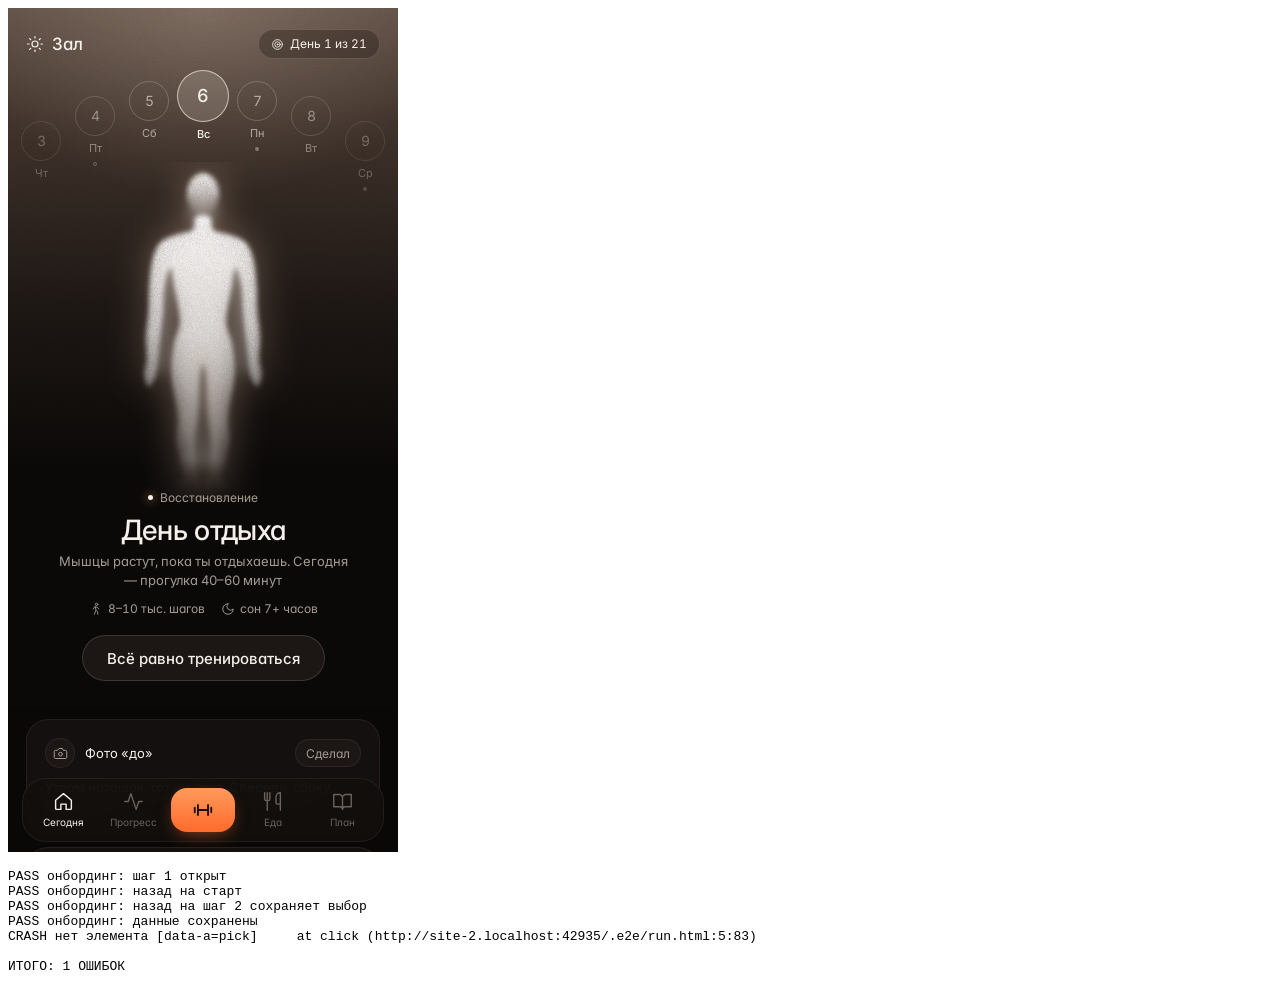
==== .e2e/run.html @ 2d3dfc77 "Зал · 21 день: программа тренировок и PWA Фуллбоди ×3 на 21 день с обоснованием (ПРОГРАММА.md), режи" ====
<!doctype html><meta charset="utf-8"><body><iframe id=f style="width:390px;height:844px;border:0"></iframe><pre id=out></pre><script>
var out=[],fails=0,w,d;function log(s){out.push(s);document.getElementById('out').textContent=out.join('\n')}
function ok(c,m){if(!c)fails++;log((c?'PASS ':'FAIL ')+m)}
var sl=function(ms){return new Promise(function(r){setTimeout(r,ms)})};
function q(s){return d.querySelector(s)} function click(s){var e=q(s);if(!e)throw new Error('нет элемента '+s);e.click()}
function St(){return JSON.parse(w.localStorage.getItem('zal2')||'{}')} function T(){return w.TODAY}
function L(){return St().log[T()]}
async function boot(){localStorage.clear();f.src='../index.html';await new Promise(function(r){f.onload=r});w=f.contentWindow;d=f.contentDocument;
 w.onerror=function(m,u,l){fails++;log('JS ERROR '+m+' @'+l)};w.confirm=function(){return true};await sl(200)}
(async function(){try{
 await boot();
 // 1 онбординг
 click('[data-a=ob][data-v="1"]');await sl(50);ok(q('#f_h'),'онбординг: шаг 1 открыт');
 click('.obtop [data-a=ob]');await sl(50);ok(!q('#f_h')&&q('[data-a=ob][data-v="1"]'),'онбординг: назад на старт');
 click('[data-a=ob][data-v="1"]');await sl(50);d.getElementById('f_h').value=182;click('[data-a=ob][data-v="2"]');await sl(50);
 click('[data-a=train][data-v="1,3,5"]');await sl(50);click('[data-a=ob][data-v="3"]');await sl(50);
 click('.obtop [data-a=ob]');await sl(50);ok(q('.opt.on'),'онбординг: назад на шаг 2 сохраняет выбор');
 click('[data-a=ob][data-v="3"]');await sl(50);click('.lnk[data-a=obdone]');await sl(80);
 var s=St();ok(s.onb===1&&s.prof.h===182&&String(s.train)==='1,3,5','онбординг: данные сохранены');
 // 2 выбор другой тренировки → B
 click('[data-a=pick]');await sl(80);ok(!q('#sheet').hidden,'выбор тренировки: окно открыто');
 click('#sheet [data-a=go][data-v=B]');await sl(150);ok(!q('#run').hidden&&w.R.day==='B'&&q('#sheet').hidden,'старт тренировки B из окна');
 ok(w.history.state&&w.history.state.r,'история браузера: тренировка записана');
 // 3 подход + отмена
 d.getElementById('f_kg').value=20;d.getElementById('f_reps').value=10;click('[data-a=set]');await sl(80);
 ok(L().ex.rdl.length===1&&w.R.phase==='rest','подход записан, идёт отдых');
 click('#toast [data-a=undo]');await sl(80);ok((!L().ex.rdl||!L().ex.rdl.length)&&w.R.phase==='work','«Отменить» удаляет подход и возвращает к нему');
 // 4 запись + исправление во время отдыха
 d.getElementById('f_kg').value=20;d.getElementById('f_reps').value=10;click('[data-a=set]');await sl(80);
 click('.lnk[data-a=eset]');await sl(80);d.getElementById('f_erp').value=7;click('[data-a=saveset]');await sl(150);
 ok(L().ex.rdl[0][1]===7&&w.R.phase==='rest','исправление подхода во время отдыха, таймер не сбит');
 click('.foot [data-a=restdone]');await sl(80);
 // 5 удаление подхода через чип
 click('.done-row [data-a=eset]');await sl(80);click('[data-a=delset]');await sl(150);ok(!L().ex.rdl,'удаление подхода через чип');
 // 6 пропуск + отмена
 click('.foot [data-a=skip]');await sl(80);ok(L().skip.indexOf('rdl')>=0&&q('.ex-cap h2').textContent!=='Румынская тяга с гантелями','упражнение пропущено');
 click('#toast [data-a=undo]');await sl(80);ok(L().skip.indexOf('rdl')<0&&q('.ex-cap h2').textContent==='Румынская тяга с гантелями','отмена пропуска');
 // 7 смена дня (подходов нет)
 click('[data-a=exlist]');await sl(80);click('#sheet [data-a=swap][data-v=C]');await sl(150);ok(w.R.day==='C'&&L().day==='C'&&q('#sheet').hidden,'смена тренировки на C');
 // 8 отмена тренировки + undo
 d.getElementById('f_kg').value=60;d.getElementById('f_reps').value=10;click('[data-a=set]');await sl(80);
 click('[data-a=exlist]');await sl(80);click('#sheet [data-a=cancelw]');await sl(200);
 ok(!L()&&q('#run').hidden,'тренировка отменена и закрыта');
 click('#toast [data-a=undo]');await sl(100);ok(L()&&L().ex.hack.length===1,'отмена отмены: подходы вернулись');
 ok(q('.cap [data-a=go]')&&/Продолжить/.test(q('.cap [data-a=go]').textContent),'на главной — «Продолжить»');
 // 9 до конца, затем «вернуться», снова закончить
 click('.cap [data-a=go]');await sl(150);var n=0;
 while(n++<80){if(q('#run [data-a=set]')){var k=d.getElementById('f_kg');if(k&&!k.value)k.value=10;click('#run [data-a=set]')}else if(q('#run .foot [data-a=restdone]'))click('#run .foot [data-a=restdone]');else if(q('#run [data-a=cstart]'))click('#run [data-a=cstart]');else if(q('#run .foot [data-a=cardio][data-v="1"]'))click('#run .foot [data-a=cardio][data-v="1"]');else break;await sl(25)}
 ok(L().done===true&&L().cardio===true&&w.R.phase==='sum','тренировка завершена до конца');
 click('#run [data-a=reopen]');await sl(100);ok(L().done===false&&w.R.phase!=='sum','«Вернуться к тренировке» снимает завершение');
 click('[data-a=exlist]');await sl(80);click('#sheet [data-a=cardio][data-v="0"]');await sl(150);ok(L().done===true,'закончить сейчас из меню');
 click('#run [data-a=exit]');await sl(200);ok(q('#run').hidden&&!w.R,'выход из итога');
 // 10 история: правка и удаление
 click('[data-t=prog]');await sl(80);click('[data-a=hist]');await sl(80);ok(q('#sheet .hx'),'история: тренировка открыта');
 click('#sheet .hx [data-a=eset]');await sl(80);d.getElementById('f_ekg').value=65;click('[data-a=saveset]');await sl(120);
 ok(q('#sheet .hx')&&L().ex.hack[0][0]===65,'история: подход исправлен, окно истории вернулось');
 click('#sheet [data-a=delw]');await sl(150);ok(!L(),'история: тренировка удалена');
 click('#toast [data-a=undo]');await sl(100);ok(L()&&L().done,'история: удаление отменено');
 // 11 замеры
 click('[data-a=weigh]');await sl(80);d.getElementById('f_bw').value=103.2;click('[data-a=saveW]');await sl(150);
 ok(St().body[T()].w===103.2,'замер записан');
 click('[data-a=wlist]');await sl(80);click('#sheet [data-a=delbody]');await sl(120);ok(!St().body[T()]&&q('#sheet .t2'),'замер удалён из списка');
 click('#toast [data-a=undo]');await sl(100);ok(St().body[T()]&&St().body[T()].w===103.2,'удаление замера отменено');
 // 12 системная «Назад»
 click('[data-a=weigh]');await sl(80);w.history.back();await sl(200);ok(q('#sheet').hidden,'«Назад» закрывает окно');
 click('[data-t=home]');await sl(50);
 w.S.log[T()].done=false;w.save();w.render();click('.cap [data-a=go]');await sl(150);ok(!q('#run').hidden,'тренировка открыта снова');
 click('[data-a=exlist]');await sl(80);w.history.back();await sl(200);ok(q('#sheet').hidden&&!q('#run').hidden,'«Назад» закрывает меню, тренировка остаётся');
 w.history.back();await sl(200);ok(q('#run').hidden&&!w.R,'«Назад» закрывает тренировку');
 // 13 фото
 w.S.photo1=false;w.save();w.render();if(q('[data-a=photo]')){click('[data-a=photo]');await sl(80);ok(St().photo1===true,'фото отмечено');click('#toast [data-a=undo]');await sl(100);ok(!St().photo1,'отметка фото отменена')}else log('SKIP фото (не день 1)');
 // 14 привычки — повторное нажатие снимает
 click('[data-a=hab][data-v=p]');await sl(50);click('[data-a=hab][data-v=p]');await sl(50);ok(!St().hab[T()].p,'привычка снимается повторным нажатием');
}catch(e){fails++;log('CRASH '+e.message+' '+(e.stack||'').split('\n')[1])}
log('\nИТОГО: '+(fails?fails+' ОШИБОК':'ВСЁ ПРОШЛО'));document.title='DONE'})();
</script>
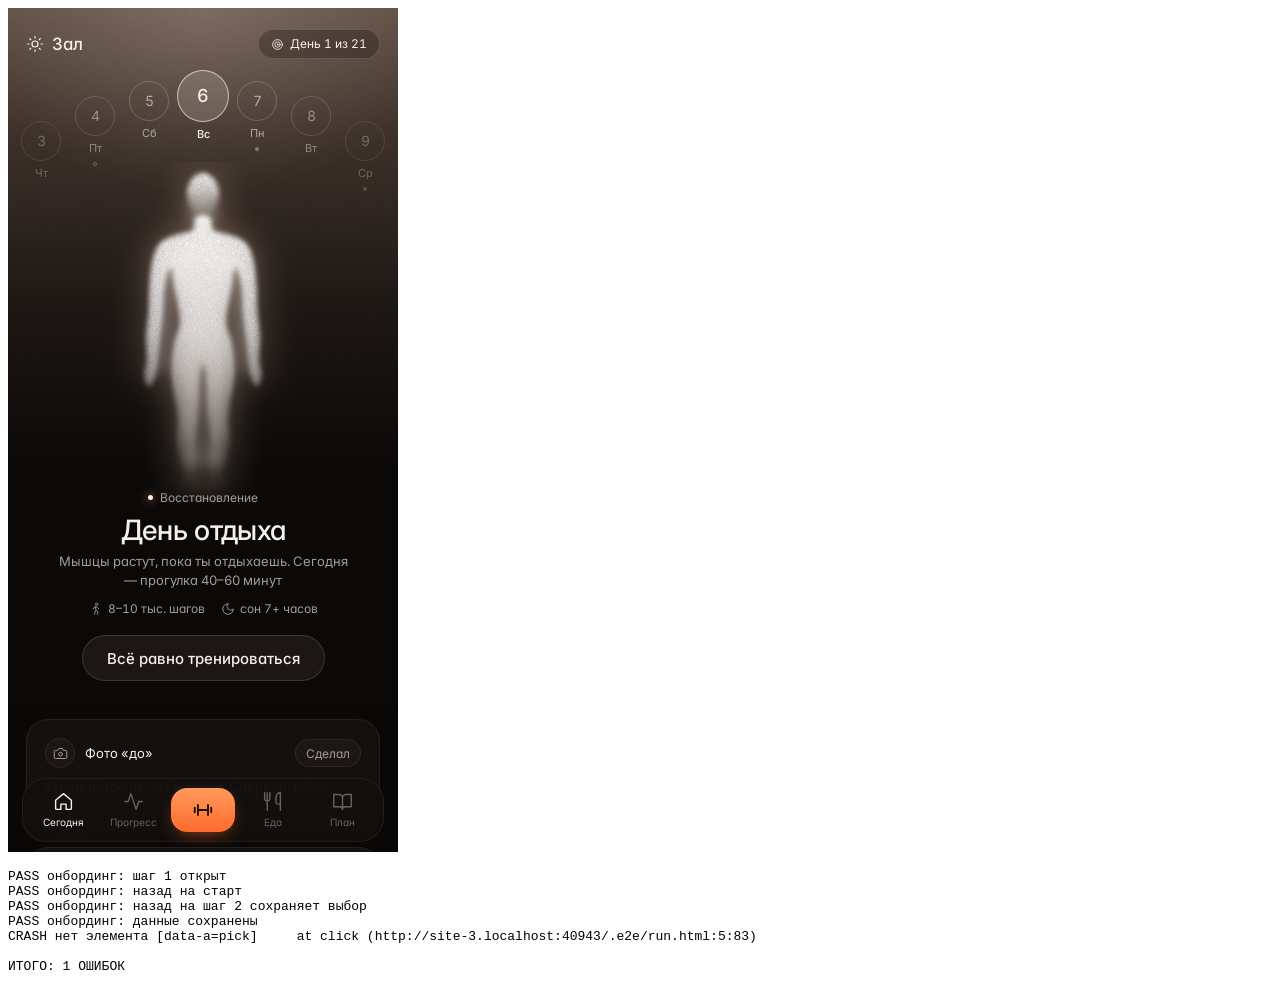
==== commit d03f2da4: "Листаемые даты, таймер переживает выгрузку, напоминания в Календаре - даты на главной листаются свай" ====
--- a/.e2e/run.html
+++ b/.e2e/run.html
@@ -71,6 +71,37 @@
  w.S.photo1=false;w.save();w.render();if(q('[data-a=photo]')){click('[data-a=photo]');await sl(80);ok(St().photo1===true,'фото отмечено');click('#toast [data-a=undo]');await sl(100);ok(!St().photo1,'отметка фото отменена')}else log('SKIP фото (не день 1)');
  // 14 привычки — повторное нажатие снимает
  click('[data-a=hab][data-v=p]');await sl(50);click('[data-a=hab][data-v=p]');await sl(50);ok(!St().hab[T()].p,'привычка снимается повторным нажатием');
+ // 15 даты: нажатие, свайп, прошлое/будущее, «К сегодня»
+ click('[data-t=home]');await sl(80);
+ var fut=w.addDays(T(),2);click('.dt[data-v="'+fut+'"]');await sl(80);
+ ok(w.sel===fut&&/Запланировано|День отдыха/.test(q('.cap').textContent),'дата в будущем: план или отдых');
+ click('.chip[data-a=sel]');await sl(80);ok(w.sel===T()&&!q('.chip[data-a=sel]'),'«К сегодня» возвращает');
+ var dd=q('.dates'),r=dd.getBoundingClientRect(),y=r.top+40;
+ function pe(t,x){dd.dispatchEvent(new w.PointerEvent(t,{clientX:x,clientY:y,bubbles:true,pointerId:1}))}
+ pe('pointerdown',200);pe('pointermove',90);pe('pointerup',90);await sl(80);
+ ok(w.sel===w.addDays(T(),2),'свайп влево на 2 дня вперёд');await sl(400);
+ w.S.log[w.addDays(T(),-1)]={day:'A',done:true,ex:{legPress:[[100,10]]}};w.save();
+ click('.chip[data-a=sel]');await sl(50);click('.dt[data-v="'+w.addDays(T(),-1)+'"]');await sl(80);
+ ok(/Сделано/.test(q('.cap').textContent)&&q('.cap [data-a=hist]'),'прошлый день: сделано + «Открыть и исправить»');
+ delete w.S.log[w.addDays(T(),-1)];w.save();click('.chip[data-a=sel]');await sl(50);
+ // 16 таймер переживает перезагрузку
+ delete w.S.log[T()];w.save();w.render();click('.cap [data-a=go]');await sl(150);
+ d.getElementById('f_kg').value=50;d.getElementById('f_reps').value=10;click('[data-a=set]');await sl(80);
+ var end=St().rt&&St().rt.end;ok(end&&St().rt.ph==='rest','отдых сохранён в данных');
+ f.contentWindow.location.reload();await new Promise(function(r){f.onload=r});w=f.contentWindow;d=f.contentDocument;w.onerror=function(m,u,l){fails++;log('JS ERROR '+m+' @'+l)};await sl(300);
+ ok(!q('#run').hidden&&w.R&&w.R.phase==='rest'&&w.R.end===end,'после перезагрузки — снова отдых с тем же окончанием');
+ click('.foot [data-a=restdone]');await sl(80);ok(!St().rt&&w.R.phase==='work','«Дальше» убирает сохранённый таймер');
+ w.history.back();await sl(200);
+ // 17 календарь
+ var got=null;w.URL.createObjectURL=function(b){got=b;return 'blob:x'};
+ click('[data-t=plan]');await sl(80);click('[data-a=ics]');await sl(150);
+ var txt=got?await got.text():'';var nEv=(txt.match(/BEGIN:VEVENT/g)||[]).length;
+ ok(nEv>=8&&txt.indexOf('TRIGGER:-PT30M')>0&&txt.indexOf('T180000')>0,'календарь: '+nEv+' тренировок с напоминанием');
+ // 18 таймер iPhone
+ click('[data-a=sc]');await sl(80);ok(St().sc&&q('#sheet ol'),'таймер iPhone включён, инструкция открыта');
+ click('#sheet [data-a=close]');await sl(150);click('[data-t=home]');await sl(50);click('.cap [data-a=go]');await sl(150);
+ d.getElementById('f_reps').value=10;click('[data-a=set]');await sl(80);
+ var sl2=q('a.chip[href^="shortcuts://run-shortcut"]');ok(sl2&&/text=\d+/.test(sl2.getAttribute('href')),'на отдыхе есть кнопка «Таймер iPhone»');
 }catch(e){fails++;log('CRASH '+e.message+' '+(e.stack||'').split('\n')[1])}
 log('\nИТОГО: '+(fails?fails+' ОШИБОК':'ВСЁ ПРОШЛО'));document.title='DONE'})();
 </script>
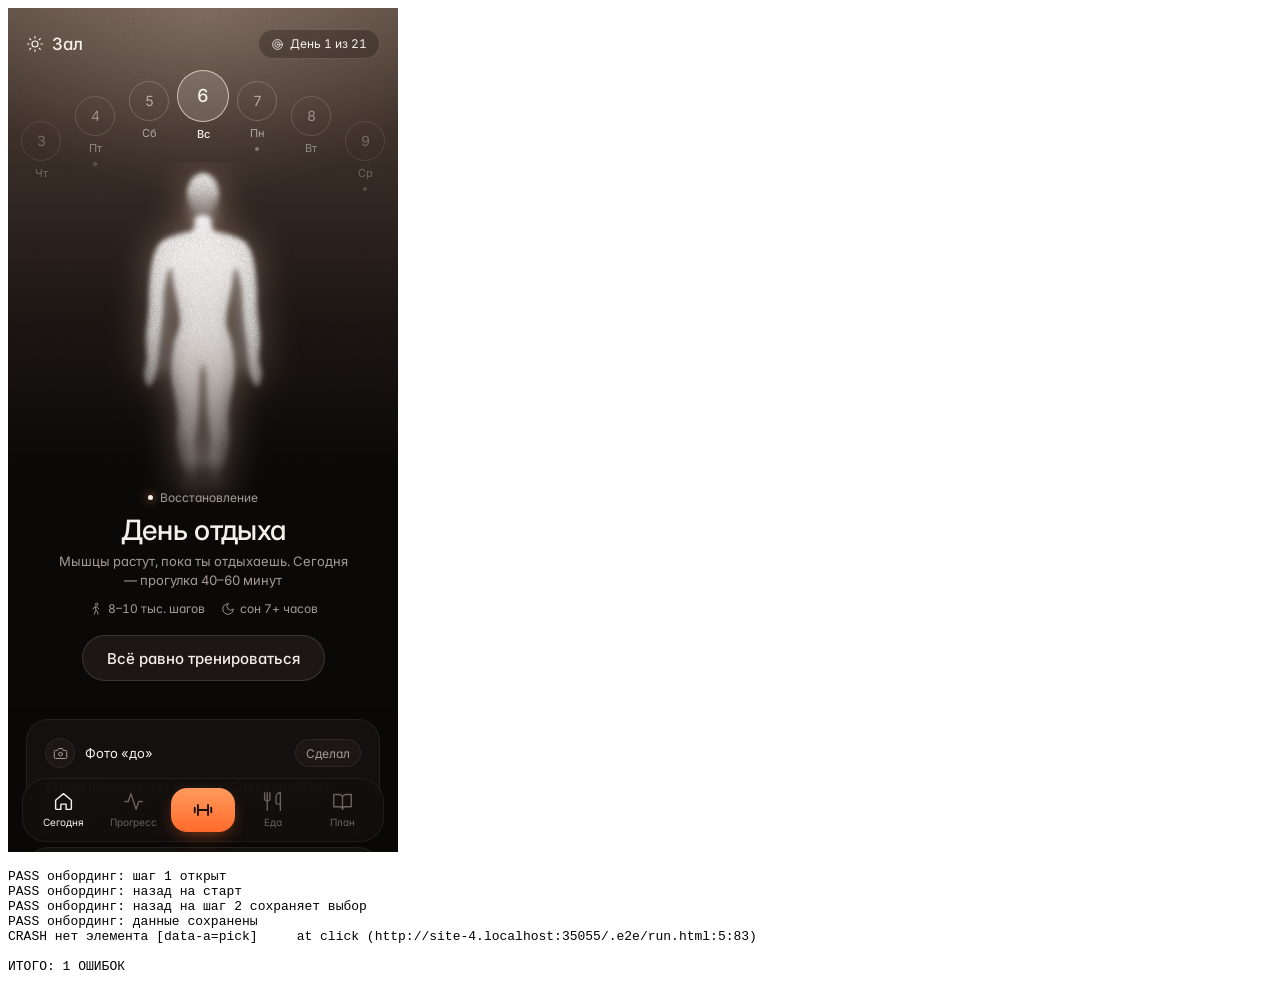
==== commit e60d82fb: "Ноги отдельным днём, протокол отказа, уведомления через ntfy - новый сплит: A — ноги (Пн), B — грудь" ====
--- a/.e2e/run.html
+++ b/.e2e/run.html
@@ -23,25 +23,25 @@
  ok(w.history.state&&w.history.state.r,'история браузера: тренировка записана');
  // 3 подход + отмена
  d.getElementById('f_kg').value=20;d.getElementById('f_reps').value=10;click('[data-a=set]');await sl(80);
- ok(L().ex.rdl.length===1&&w.R.phase==='rest','подход записан, идёт отдых');
- click('#toast [data-a=undo]');await sl(80);ok((!L().ex.rdl||!L().ex.rdl.length)&&w.R.phase==='work','«Отменить» удаляет подход и возвращает к нему');
+ ok(L().ex.inclineDB.length===1&&w.R.phase==='rest','подход записан, идёт отдых');
+ click('#toast [data-a=undo]');await sl(80);ok((!L().ex.inclineDB||!L().ex.inclineDB.length)&&w.R.phase==='work','«Отменить» удаляет подход и возвращает к нему');
  // 4 запись + исправление во время отдыха
  d.getElementById('f_kg').value=20;d.getElementById('f_reps').value=10;click('[data-a=set]');await sl(80);
  click('.lnk[data-a=eset]');await sl(80);d.getElementById('f_erp').value=7;click('[data-a=saveset]');await sl(150);
- ok(L().ex.rdl[0][1]===7&&w.R.phase==='rest','исправление подхода во время отдыха, таймер не сбит');
+ ok(L().ex.inclineDB[0][1]===7&&w.R.phase==='rest','исправление подхода во время отдыха, таймер не сбит');
  click('.foot [data-a=restdone]');await sl(80);
  // 5 удаление подхода через чип
- click('.done-row [data-a=eset]');await sl(80);click('[data-a=delset]');await sl(150);ok(!L().ex.rdl,'удаление подхода через чип');
+ click('.done-row [data-a=eset]');await sl(80);click('[data-a=delset]');await sl(150);ok(!L().ex.inclineDB,'удаление подхода через чип');
  // 6 пропуск + отмена
- click('.foot [data-a=skip]');await sl(80);ok(L().skip.indexOf('rdl')>=0&&q('.ex-cap h2').textContent!=='Румынская тяга с гантелями','упражнение пропущено');
- click('#toast [data-a=undo]');await sl(80);ok(L().skip.indexOf('rdl')<0&&q('.ex-cap h2').textContent==='Румынская тяга с гантелями','отмена пропуска');
+ click('.foot [data-a=skip]');await sl(80);ok(L().skip.indexOf('inclineDB')>=0&&q('.ex-cap h2').textContent!=='Жим гантелей на наклонной 30°','упражнение пропущено');
+ click('#toast [data-a=undo]');await sl(80);ok(L().skip.indexOf('inclineDB')<0&&q('.ex-cap h2').textContent==='Жим гантелей на наклонной 30°','отмена пропуска');
  // 7 смена дня (подходов нет)
  click('[data-a=exlist]');await sl(80);click('#sheet [data-a=swap][data-v=C]');await sl(150);ok(w.R.day==='C'&&L().day==='C'&&q('#sheet').hidden,'смена тренировки на C');
  // 8 отмена тренировки + undo
  d.getElementById('f_kg').value=60;d.getElementById('f_reps').value=10;click('[data-a=set]');await sl(80);
  click('[data-a=exlist]');await sl(80);click('#sheet [data-a=cancelw]');await sl(200);
  ok(!L()&&q('#run').hidden,'тренировка отменена и закрыта');
- click('#toast [data-a=undo]');await sl(100);ok(L()&&L().ex.hack.length===1,'отмена отмены: подходы вернулись');
+ click('#toast [data-a=undo]');await sl(100);ok(L()&&L().ex.dbBench.length===1,'отмена отмены: подходы вернулись');
  ok(q('.cap [data-a=go]')&&/Продолжить/.test(q('.cap [data-a=go]').textContent),'на главной — «Продолжить»');
  // 9 до конца, затем «вернуться», снова закончить
  click('.cap [data-a=go]');await sl(150);var n=0;
@@ -53,7 +53,7 @@
  // 10 история: правка и удаление
  click('[data-t=prog]');await sl(80);click('[data-a=hist]');await sl(80);ok(q('#sheet .hx'),'история: тренировка открыта');
  click('#sheet .hx [data-a=eset]');await sl(80);d.getElementById('f_ekg').value=65;click('[data-a=saveset]');await sl(120);
- ok(q('#sheet .hx')&&L().ex.hack[0][0]===65,'история: подход исправлен, окно истории вернулось');
+ ok(q('#sheet .hx')&&L().ex.dbBench[0][0]===65,'история: подход исправлен, окно истории вернулось');
  click('#sheet [data-a=delw]');await sl(150);ok(!L(),'история: тренировка удалена');
  click('#toast [data-a=undo]');await sl(100);ok(L()&&L().done,'история: удаление отменено');
  // 11 замеры
@@ -97,11 +97,24 @@
  click('[data-t=plan]');await sl(80);click('[data-a=ics]');await sl(150);
  var txt=got?await got.text():'';var nEv=(txt.match(/BEGIN:VEVENT/g)||[]).length;
  ok(nEv>=8&&txt.indexOf('TRIGGER:-PT30M')>0&&txt.indexOf('T180000')>0,'календарь: '+nEv+' тренировок с напоминанием');
- // 18 таймер iPhone
- click('[data-a=sc]');await sl(80);ok(St().sc&&q('#sheet ol'),'таймер iPhone включён, инструкция открыта');
- click('#sheet [data-a=close]');await sl(150);click('[data-t=home]');await sl(50);click('.cap [data-a=go]');await sl(150);
+ // 18 уведомления ntfy (сеть перехвачена — ничего не отправляем)
+ var calls=[];w.fetch=function(u,o){calls.push([(o&&o.method)||'GET',u]);return Promise.resolve({})};
+ click('[data-a=nt]');await sl(100);ok(/^zal21-[0-9a-f]{18}$/.test(St().nt)&&q('#sheet .sets'),'уведомления: создан случайный канал, инструкция открыта');
+ click('#sheet [data-a=nttest]');await sl(50);ok(calls.some(function(c){return c[0]==='POST'&&/\/test-\d+\?/.test(c[1])&&/delay=10s/.test(c[1])}),'кнопка «Проверить» шлёт уведомление через 10 с');
+ w.history.back();await sl(200);click('[data-t=home]');await sl(50);click('.cap [data-a=go]');await sl(150);
  d.getElementById('f_reps').value=10;click('[data-a=set]');await sl(80);
- var sl2=q('a.chip[href^="shortcuts://run-shortcut"]');ok(sl2&&/text=\d+/.test(sl2.getAttribute('href')),'на отдыхе есть кнопка «Таймер iPhone»');
+ var n0=calls.length;w.ntfyRest();await sl(30);var c=calls[calls.length-1];
+ ok(calls.length===n0+1&&/\/t\d+\?/.test(c[1])&&/delay=\d+s/.test(c[1])&&c[1].indexOf(encodeURIComponent('Дальше'))>0,'свернул на отдыхе — уведомление на конец отдыха');
+ w.ntfyRest();await sl(30);ok(calls.length===n0+1,'повторно не дублируется');
+ ok(!q('a[href^="shortcuts://"]')&&/заблокировать телефон/.test(q('#run').textContent),'подсказка «можно заблокировать телефон»');
+ // 19 отказ: неделя 2, день B — база без отказа, тяга блока — отказ в последнем
+ w.S.start=w.addDays(T(),-8);w.save();click('#run [data-a=exit]');await sl(200);
+ delete w.S.log[T()];w.save();w.render();click('[data-a=pick]');await sl(80);click('#sheet [data-a=go][data-v=B]');await sl(150);
+ var seen={};for(var g=0;g<6;g++){var nm=q('.ex-cap h2').textContent,ey=q('.ex-cap .eyebrow').textContent;seen[nm+'|'+ey]=!!q('.ex-cap .fail');
+  var kk=d.getElementById('f_kg');if(kk&&!kk.value)kk.value=30;click('#run [data-a=set]');await sl(60);if(q('.foot [data-a=restdone]')){click('.foot [data-a=restdone]');await sl(60)}}
+ ok(seen['Жим гантелей на наклонной 30°|Подход 3 из 3']===false,'жим на наклонной: последний подход без отказа');
+ ok(seen['Тяга горизонтального блока|Подход 3 из 3 · до отказа']===true,'тяга блока: последний подход — до отказа');
+ ok(seen['Тяга горизонтального блока|Подход 1 из 3']===false,'первые подходы — не до отказа');
 }catch(e){fails++;log('CRASH '+e.message+' '+(e.stack||'').split('\n')[1])}
 log('\nИТОГО: '+(fails?fails+' ОШИБОК':'ВСЁ ПРОШЛО'));document.title='DONE'})();
 </script>
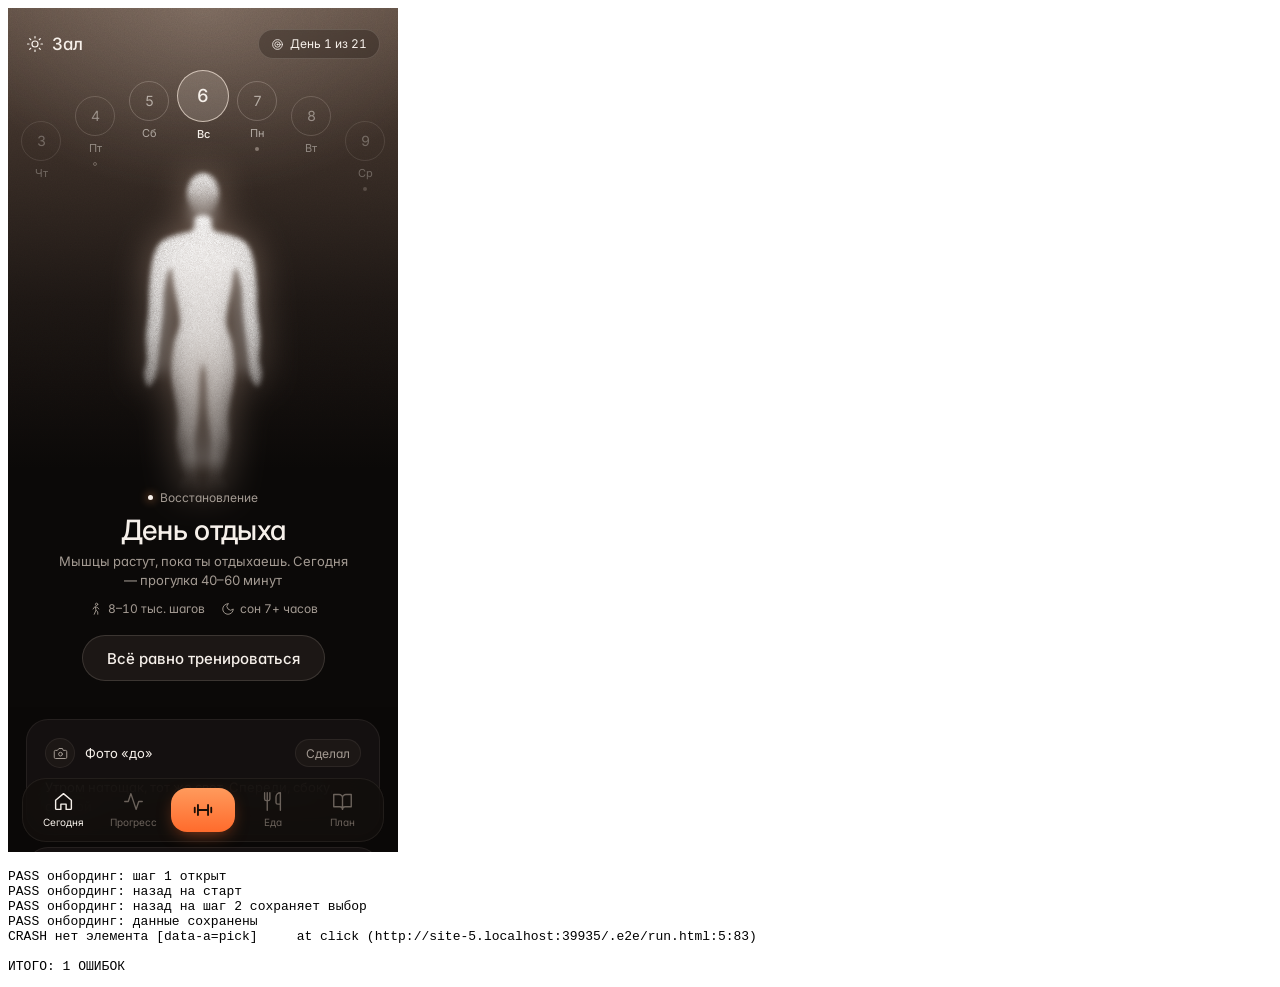
==== commit be799c80: "Трекер сна: «Ложусь спать» / «Проснулся», длительность и режим - ночная шапка на главной, пока спишь" ====
--- a/.e2e/run.html
+++ b/.e2e/run.html
@@ -115,6 +115,24 @@
  ok(seen['Жим гантелей на наклонной 30°|Подход 3 из 3']===false,'жим на наклонной: последний подход без отказа');
  ok(seen['Тяга горизонтального блока|Подход 3 из 3 · до отказа']===true,'тяга блока: последний подход — до отказа');
  ok(seen['Тяга горизонтального блока|Подход 1 из 3']===false,'первые подходы — не до отказа');
+ // 20 сон
+ click('#run [data-a=exit]');await sl(200);click('[data-t=home]');await sl(50);
+ click('[data-a=sleep]');await sl(80);ok(St().sl.cur&&q('.sky.night [data-a=wake]')&&q('#slt'),'«Ложусь спать»: ночная шапка с таймером и «Проснулся»');
+ w.S.sl.cur=Date.now()-450*6e4;w.save();w.render();click('[data-a=wake]');await sl(80);
+ var nk=Object.keys(St().sl.n),night=St().sl.n[T()];
+ ok(night&&Math.round((night[1]-night[0])/6e4)===450&&!St().sl.cur,'«Проснулся»: записано 7 ч 30 мин');
+ ok(St().hab[T()]&&St().hab[T()].z===true,'7+ часов — галочка «Сон 7+» сама');
+ click('#toast [data-a=undo]');await sl(80);ok(!St().sl.n[T()]&&St().sl.cur,'«Отменить» возвращает в «спишь»');
+ click('[data-a=wake]');await sl(80);
+ click('.card.sleep [data-a=slist]');await sl(80);click('#sheet [data-a=sedit]');await sl(80);
+ var inp=d.getElementById('ss');inp.value=w.dtl(Date.parse(inp.value)-3600e3);click('[data-a=ssave]');await sl(120);
+ night=St().sl.n[T()];ok(Math.round((night[1]-night[0])/6e4)===510,'правка: лёг на час раньше — 8 ч 30 мин');
+ click('#sheet [data-a=sedit]');await sl(80);d.getElementById('se').value=d.getElementById('ss').value;click('[data-a=ssave]');await sl(80);
+ ok(Math.round((St().sl.n[T()][1]-St().sl.n[T()][0])/6e4)===510&&/позже/.test(q('#toast').textContent),'«встал» раньше «лёг» — не сохраняет, объясняет');
+ click('[data-a=sdel]');await sl(120);ok(!St().sl.n[T()],'ночь удалена');click('#toast [data-a=undo]');await sl(80);ok(St().sl.n[T()],'удаление ночи отменено');
+ w.history.back();await sl(200);
+ click('[data-a=sleep]');await sl(50);click('[data-a=wake]');await sl(80);ok(!St().sl.cur&&/20 минут/.test(q('#toast').textContent),'меньше 20 минут — не пишет');
+ click('[data-t=prog]');await sl(80);ok(/Сон за 7 ночей/.test(d.body.textContent)&&/недосып/.test(d.body.textContent),'прогресс: карточка сна');
 }catch(e){fails++;log('CRASH '+e.message+' '+(e.stack||'').split('\n')[1])}
 log('\nИТОГО: '+(fails?fails+' ОШИБОК':'ВСЁ ПРОШЛО'));document.title='DONE'})();
 </script>
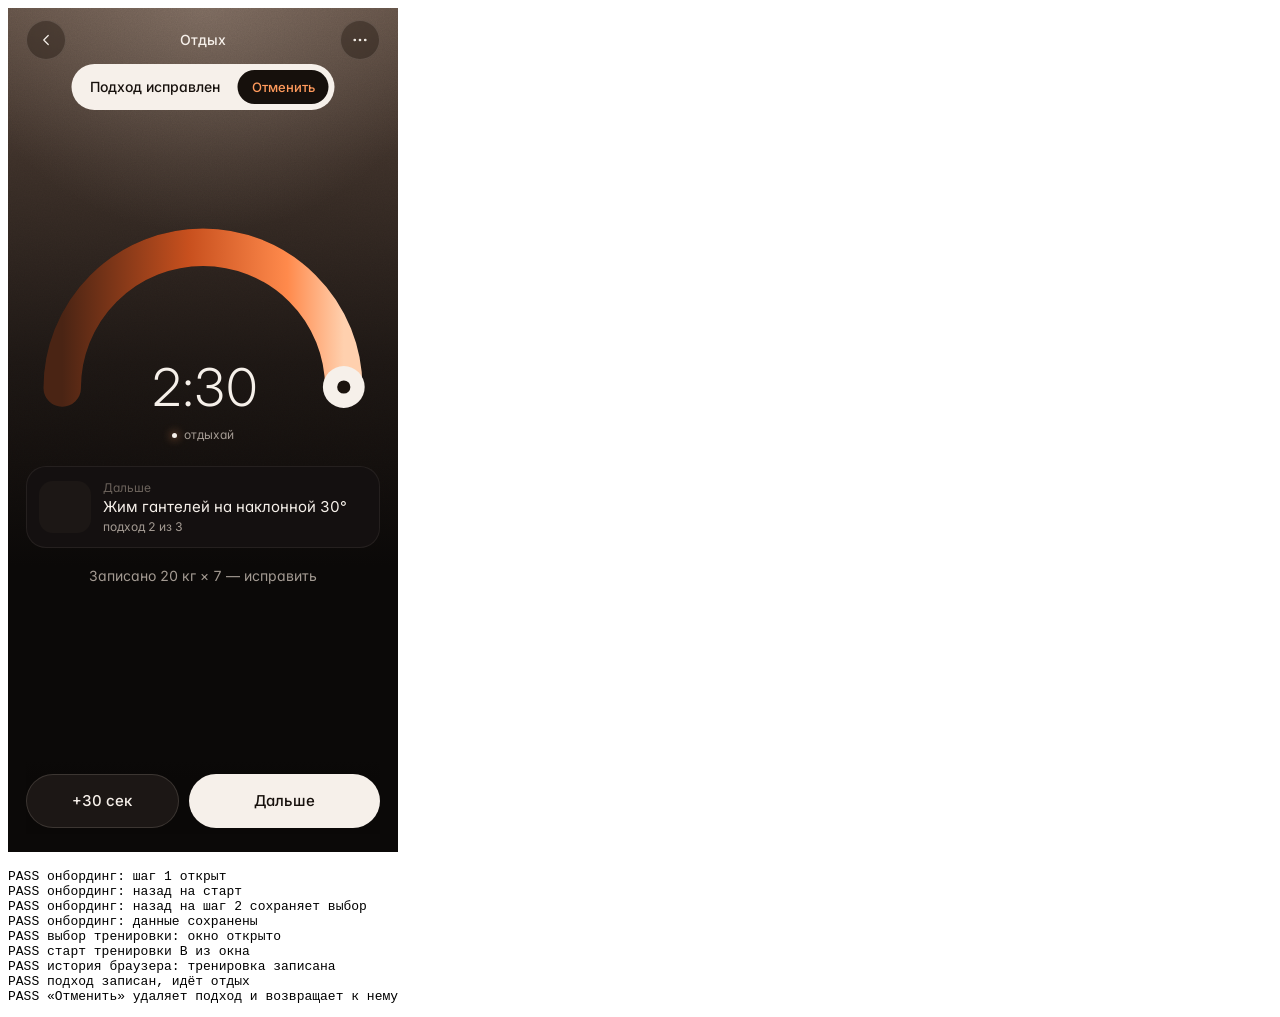
==== commit be8bff22: "Утренняя оценка сна и разбор: при каком сне ты высыпаешься - после «Проснулся» — «Как выспался?» 1–5" ====
--- a/.e2e/run.html
+++ b/.e2e/run.html
@@ -17,6 +17,7 @@
  click('.obtop [data-a=ob]');await sl(50);ok(q('.opt.on'),'онбординг: назад на шаг 2 сохраняет выбор');
  click('[data-a=ob][data-v="3"]');await sl(50);click('.lnk[data-a=obdone]');await sl(80);
  var s=St();ok(s.onb===1&&s.prof.h===182&&String(s.train)==='1,3,5','онбординг: данные сохранены');
+ w.S.train=[0,1,2,3,4,5,6];w.save();w.render();await sl(50); // тест не должен зависеть от дня недели
  // 2 выбор другой тренировки → B
  click('[data-a=pick]');await sl(80);ok(!q('#sheet').hidden,'выбор тренировки: окно открыто');
  click('#sheet [data-a=go][data-v=B]');await sl(150);ok(!q('#run').hidden&&w.R.day==='B'&&q('#sheet').hidden,'старт тренировки B из окна');
@@ -133,6 +134,18 @@
  w.history.back();await sl(200);
  click('[data-a=sleep]');await sl(50);click('[data-a=wake]');await sl(80);ok(!St().sl.cur&&/20 минут/.test(q('#toast').textContent),'меньше 20 минут — не пишет');
  click('[data-t=prog]');await sl(80);ok(/Сон за 7 ночей/.test(d.body.textContent)&&/недосып/.test(d.body.textContent),'прогресс: карточка сна');
+ // 21 утренняя оценка и разбор
+ click('[data-t=home]');await sl(50);delete w.S.sl.n[T()];w.S.sl.cur=Date.now()-460*6e4;w.save();w.render();
+ click('[data-a=wake]');await sl(100);ok(q('#sheet .rate')&&/Как выспался/.test(q('#sheet').textContent),'после «Проснулся» — окно «Как выспался?»');
+ click('#sheet .rate [data-q="4"]');await sl(120);ok(St().sl.n[T()][2]===4&&q('#sheet').hidden,'оценка 4 сохранена, окно закрыто');
+ ok(/Утро: 4/.test(q('.card.sleep').textContent),'в карточке сна — «Утро: 4 · хорошо»');
+ click('.card.sleep [data-a=sedit]');await sl(80);click('#sheet .rate [data-q="2"]');await sl(30);
+ ok(St().sl.n[T()][2]===4,'в правке оценка не сохраняется до «Сохранить»');click('[data-a=ssave]');await sl(120);
+ ok(St().sl.n[T()][2]===2,'правка: оценка изменена на 2');w.history.back();await sl(200);
+ click('[data-t=prog]');await sl(80);ok(/Оцени утро ещё 3/.test(d.body.textContent),'разбор: просит ещё 3 оценки');
+ [[1,470,'23:30',5],[2,450,'23:20',4],[3,380,'01:00',2],[4,360,'01:30',3],[5,480,'23:00',4]].forEach(function(x){var e=new Date(w.addDays(T(),-x[0])+'T07:00').getTime();w.S.sl.n[w.addDays(T(),-x[0])]=[e-x[1]*6e4,e,x[3]]});w.save();w.render();
+ var ins=q('.ins')?q('.ins').textContent:'';
+ ok(/7\+ часов сна — утро/.test(ins)&&/Лучше всего высыпаешься/.test(ins)&&/до полуночи/.test(ins),'разбор: длительность, лучшие часы, отход до полуночи');
 }catch(e){fails++;log('CRASH '+e.message+' '+(e.stack||'').split('\n')[1])}
 log('\nИТОГО: '+(fails?fails+' ОШИБОК':'ВСЁ ПРОШЛО'));document.title='DONE'})();
 </script>
